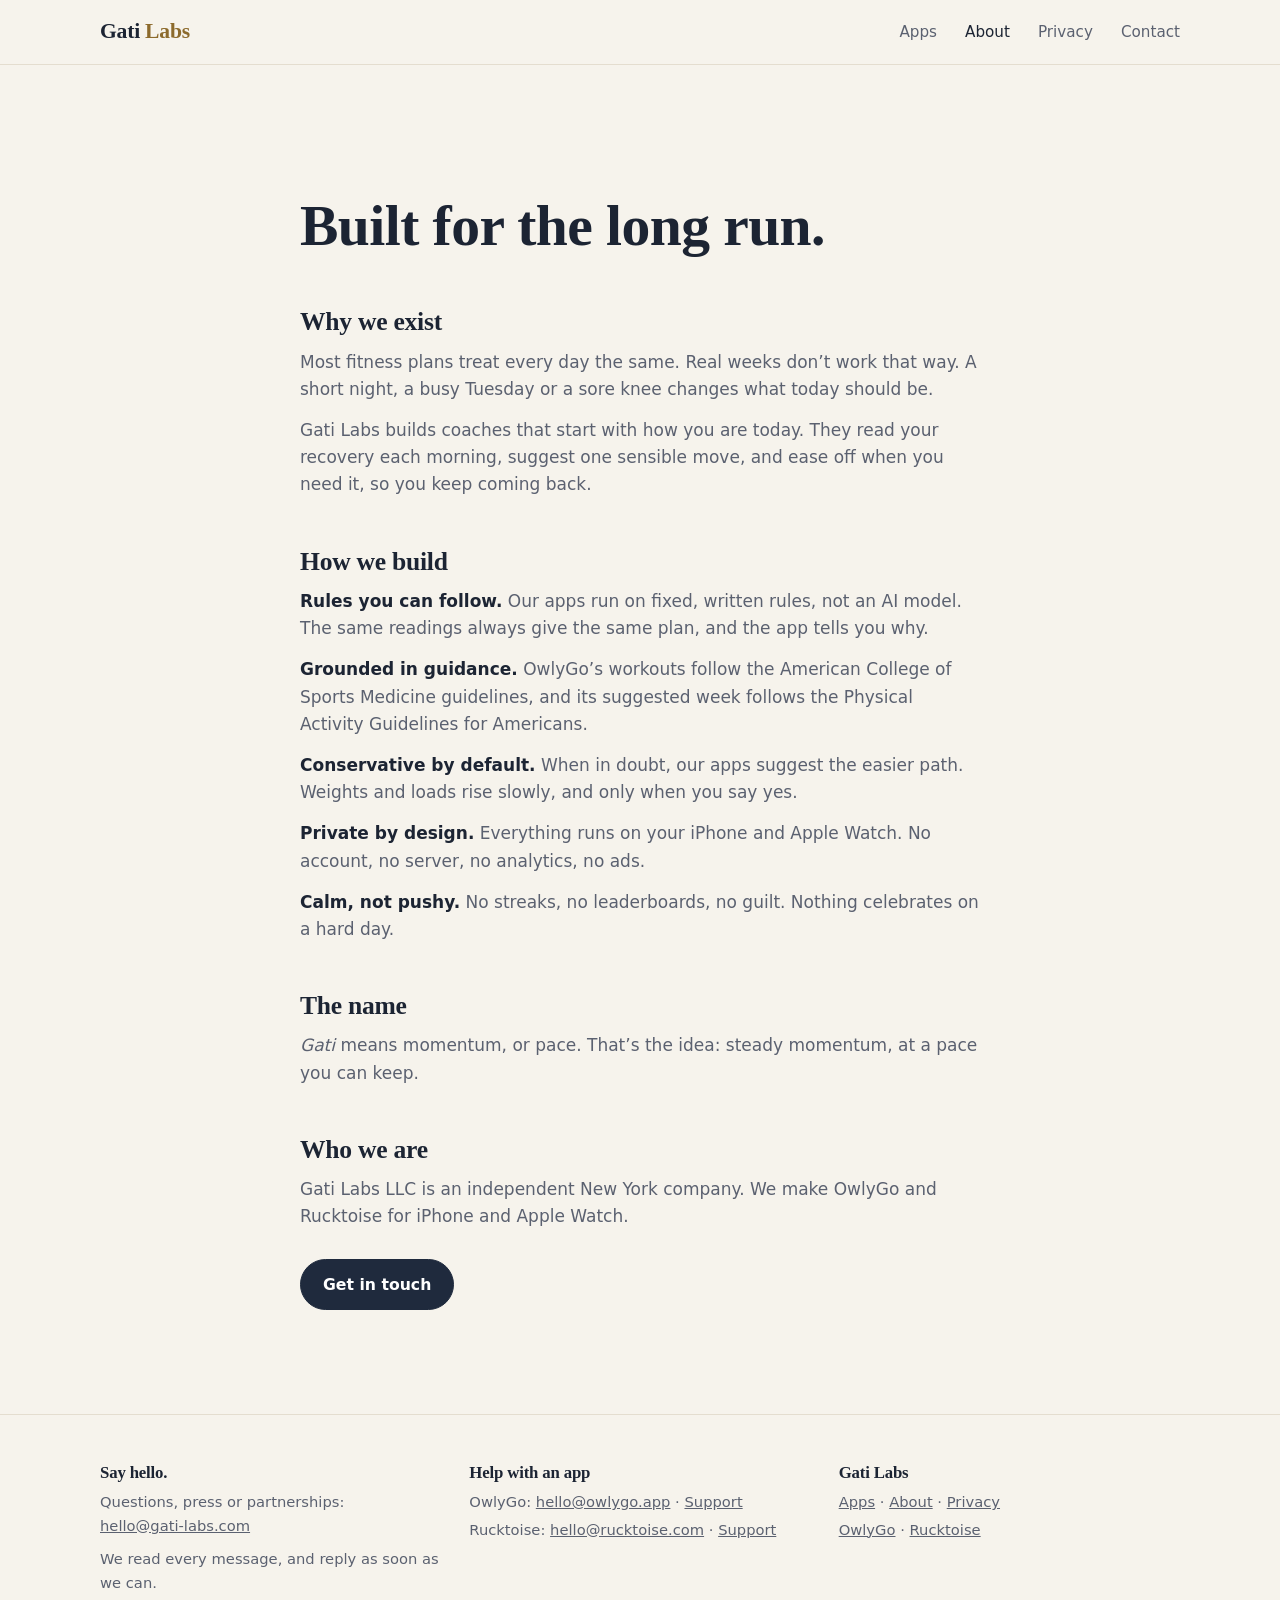
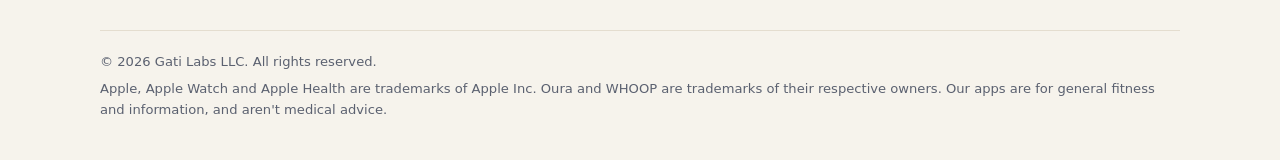
==== about.html @ 876c9e33 "Add the Gati Labs website: home, apps, about and privacy Plain HTML and one stylesheet, no cookies, " ====
<!doctype html>
<html lang="en">
<head>
<meta charset="utf-8">
<meta name="viewport" content="width=device-width, initial-scale=1">
<title>About · Gati Labs</title>
<meta name="description" content="Gati Labs makes OwlyGo and Rucktoise, private coaching apps that read last night's recovery and suggest one move for today.">
<meta property="og:title" content="About · Gati Labs">
<meta property="og:description" content="Gati Labs makes OwlyGo and Rucktoise, private coaching apps that read last night's recovery and suggest one move for today.">
<meta name="color-scheme" content="light dark">
<link rel="icon" href="assets/favicon.svg" type="image/svg+xml">
<link rel="stylesheet" href="style.css">
</head>
<body>
<header>
  <div class="wrap">
    <a class="wordmark" href="./">Gati <span>Labs</span></a>
    <nav aria-label="Main"><a href="apps.html">Apps</a><a href="about.html" aria-current="page">About</a><a href="privacy.html">Privacy</a><a href="#contact">Contact</a></nav>
  </div>
</header>
<main>
<section class="hero">
  <div class="wrap prose">
    <h1>Built for the long run.</h1>
    <h2>Why we exist</h2>
    <p>Most fitness plans treat every day the same. Real weeks don’t work that way. A short night, a busy Tuesday or a sore knee changes what today should be.</p>
    <p>Gati Labs builds coaches that start with how you are today. They read your recovery each morning, suggest one sensible move, and ease off when you need it, so you keep coming back.</p>
    <h2>How we build</h2>
    <p><strong>Rules you can follow.</strong> Our apps run on fixed, written rules, not an AI model. The same readings always give the same plan, and the app tells you why.</p>
    <p><strong>Grounded in guidance.</strong> OwlyGo’s workouts follow the American College of Sports Medicine guidelines, and its suggested week follows the Physical Activity Guidelines for Americans.</p>
    <p><strong>Conservative by default.</strong> When in doubt, our apps suggest the easier path. Weights and loads rise slowly, and only when you say yes.</p>
    <p><strong>Private by design.</strong> Everything runs on your iPhone and Apple Watch. No account, no server, no analytics, no ads.</p>
    <p><strong>Calm, not pushy.</strong> No streaks, no leaderboards, no guilt. Nothing celebrates on a hard day.</p>
    <h2>The name</h2>
    <p><em>Gati</em> means momentum, or pace. That’s the idea: steady momentum, at a pace you can keep.</p>
    <h2>Who we are</h2>
    <p>Gati Labs LLC is an independent New York company. We make OwlyGo and Rucktoise for iPhone and Apple Watch.</p>
    <div class="buttons"><a class="btn primary" href="#contact">Get in touch</a></div>
  </div>
</section>
</main>
<footer id="contact">
  <div class="wrap">
    <div class="cols">
      <div>
        <h3>Say hello.</h3>
        <p>Questions, press or partnerships:<br><a href="mailto:hello@gati-labs.com">hello@gati-labs.com</a></p>
        <p style="margin-top:10px">We read every message, and reply as soon as we can.</p>
      </div>
      <div>
        <h3>Help with an app</h3>
        <ul>
          <li>OwlyGo: <a href="mailto:hello@owlygo.app">hello@owlygo.app</a> · <a href="https://owlygo.app/support.html">Support</a></li>
          <li>Rucktoise: <a href="mailto:hello@rucktoise.com">hello@rucktoise.com</a> · <a href="https://rucktoise.com/support.html">Support</a></li>
        </ul>
      </div>
      <div>
        <h3>Gati Labs</h3>
        <ul>
          <li><a href="apps.html">Apps</a> · <a href="about.html">About</a> · <a href="privacy.html">Privacy</a></li>
          <li><a href="https://owlygo.app">OwlyGo</a> · <a href="https://rucktoise.com">Rucktoise</a></li>
        </ul>
      </div>
    </div>
    <div class="legal">
      <p>© 2026 Gati Labs LLC. All rights reserved.</p>
      <p>Apple, Apple Watch and Apple Health are trademarks of Apple Inc. Oura and WHOOP are trademarks of their respective owners. Our apps are for general fitness and information, and aren't medical advice.</p>
    </div>
  </div>
</footer>
</body>
</html>
---- style.css ----
:root {
  --bg: #F6F3EC;
  --card: #FFFDF8;
  --ink: #1C2433;
  --muted: #5B6170;
  --accent: #1F2A3D;
  --accent-ink: #FFFFFF;
  --gold: #8C6A2C;
  --line: #E4DDCF;
  --radius: 20px;
  --serif: "Iowan Old Style", "Palatino Linotype", Palatino, Georgia, serif;
  --sans: -apple-system, BlinkMacSystemFont, "Segoe UI", system-ui, sans-serif;
}
@media (prefers-color-scheme: dark) {
  :root {
    --bg: #12161F;
    --card: #1A202C;
    --ink: #ECE8DF;
    --muted: #A4A9B5;
    --accent: #D9C08A;
    --accent-ink: #12161F;
    --gold: #D9C08A;
    --line: #2A3140;
  }
}
* { box-sizing: border-box; }
html { scroll-behavior: smooth; }
body { margin: 0; background: var(--bg); color: var(--ink); font: 400 17px/1.6 var(--sans); -webkit-font-smoothing: antialiased; }
a { color: inherit; }
img { display: block; max-width: 100%; }
h1, h2, h3 { font-family: var(--serif); font-weight: 600; line-height: 1.15; letter-spacing: -0.01em; margin: 0; }
h1 { font-size: clamp(2.2rem, 6vw, 3.6rem); }
h2 { font-size: clamp(1.6rem, 3.6vw, 2.3rem); }
h3 { font-size: 1.25rem; }
p { margin: 0; }
.wrap { width: min(1080px, 100% - 32px); margin-inline: auto; }
section { padding: clamp(56px, 9vw, 104px) 0; }
.lede { font-size: clamp(1.05rem, 1.8vw, 1.2rem); color: var(--muted); max-width: 620px; }
.center { text-align: center; }
.center .lede { margin-inline: auto; }
.stack > * + * { margin-top: 16px; }

/* Header */
header { border-bottom: 1px solid var(--line); }
header .wrap { display: flex; align-items: center; justify-content: space-between; gap: 16px; min-height: 64px; flex-wrap: wrap; padding: 10px 0; }
.wordmark { font: 600 1.35rem/1 var(--serif); text-decoration: none; letter-spacing: -0.01em; }
.wordmark span { color: var(--gold); }
header nav { display: flex; gap: clamp(14px, 3vw, 28px); font-size: .95rem; }
header nav a { text-decoration: none; color: var(--muted); }
header nav a:hover, header nav a[aria-current="page"] { color: var(--ink); }

/* Buttons */
.buttons { display: flex; gap: 12px; flex-wrap: wrap; margin-top: 28px; }
.center .buttons { justify-content: center; }
.btn { display: inline-block; padding: 12px 22px; border-radius: 999px; font-weight: 600; font-size: .98rem; text-decoration: none; border: 1px solid var(--accent); }
.btn.primary { background: var(--accent); color: var(--accent-ink); }
.btn.quiet { color: var(--ink); border-color: var(--line); }
.btn:hover { opacity: .9; }

/* Hero */
.hero { padding-top: clamp(64px, 11vw, 128px); }
.hero h1 { max-width: 760px; margin-inline: auto; }

/* Apps */
.apps { display: grid; grid-template-columns: repeat(auto-fit, minmax(300px, 1fr)); gap: 24px; margin-top: 40px; }
.app { background: var(--card); border: 1px solid var(--line); border-radius: var(--radius); padding: clamp(24px, 4vw, 36px); display: flex; flex-direction: column; gap: 14px; }
.app img { width: 72px; height: 72px; border-radius: 17px; }
.app .tag { font-family: var(--serif); font-size: 1.1rem; font-weight: 600; }
.app p { color: var(--muted); }
.app ul { margin: 0; padding-left: 1.1em; color: var(--muted); }
.app li + li { margin-top: 8px; }
.app li strong { color: var(--ink); }
.app .more { margin-top: auto; padding-top: 8px; display: flex; flex-wrap: wrap; align-items: center; gap: 12px 16px; }
.note { font-size: .9rem; color: var(--muted); }

/* Principles */
.grid { display: grid; grid-template-columns: repeat(auto-fit, minmax(280px, 1fr)); gap: 28px 40px; margin-top: 40px; }
.grid h3 { margin-bottom: 6px; }
.grid p { color: var(--muted); }
.band { background: var(--card); border-block: 1px solid var(--line); }

/* Prose pages */
.prose { max-width: 680px; }
.prose h2 { margin-top: 48px; margin-bottom: 12px; font-size: 1.6rem; }
.prose p + p { margin-top: 14px; }
.prose ul { padding-left: 1.2em; }
.prose li + li { margin-top: 8px; }
.prose p, .prose li { color: var(--muted); }
.prose strong { color: var(--ink); }

/* Footer */
footer { border-top: 1px solid var(--line); padding: 48px 0 40px; font-size: .92rem; color: var(--muted); }
footer .cols { display: grid; grid-template-columns: repeat(auto-fit, minmax(220px, 1fr)); gap: 28px; }
footer h3 { font-size: 1.05rem; color: var(--ink); margin-bottom: 8px; }
footer ul { list-style: none; margin: 0; padding: 0; }
footer li + li { margin-top: 4px; }
footer .legal { margin-top: 36px; padding-top: 20px; border-top: 1px solid var(--line); font-size: .82rem; }
footer .legal p + p { margin-top: 6px; }
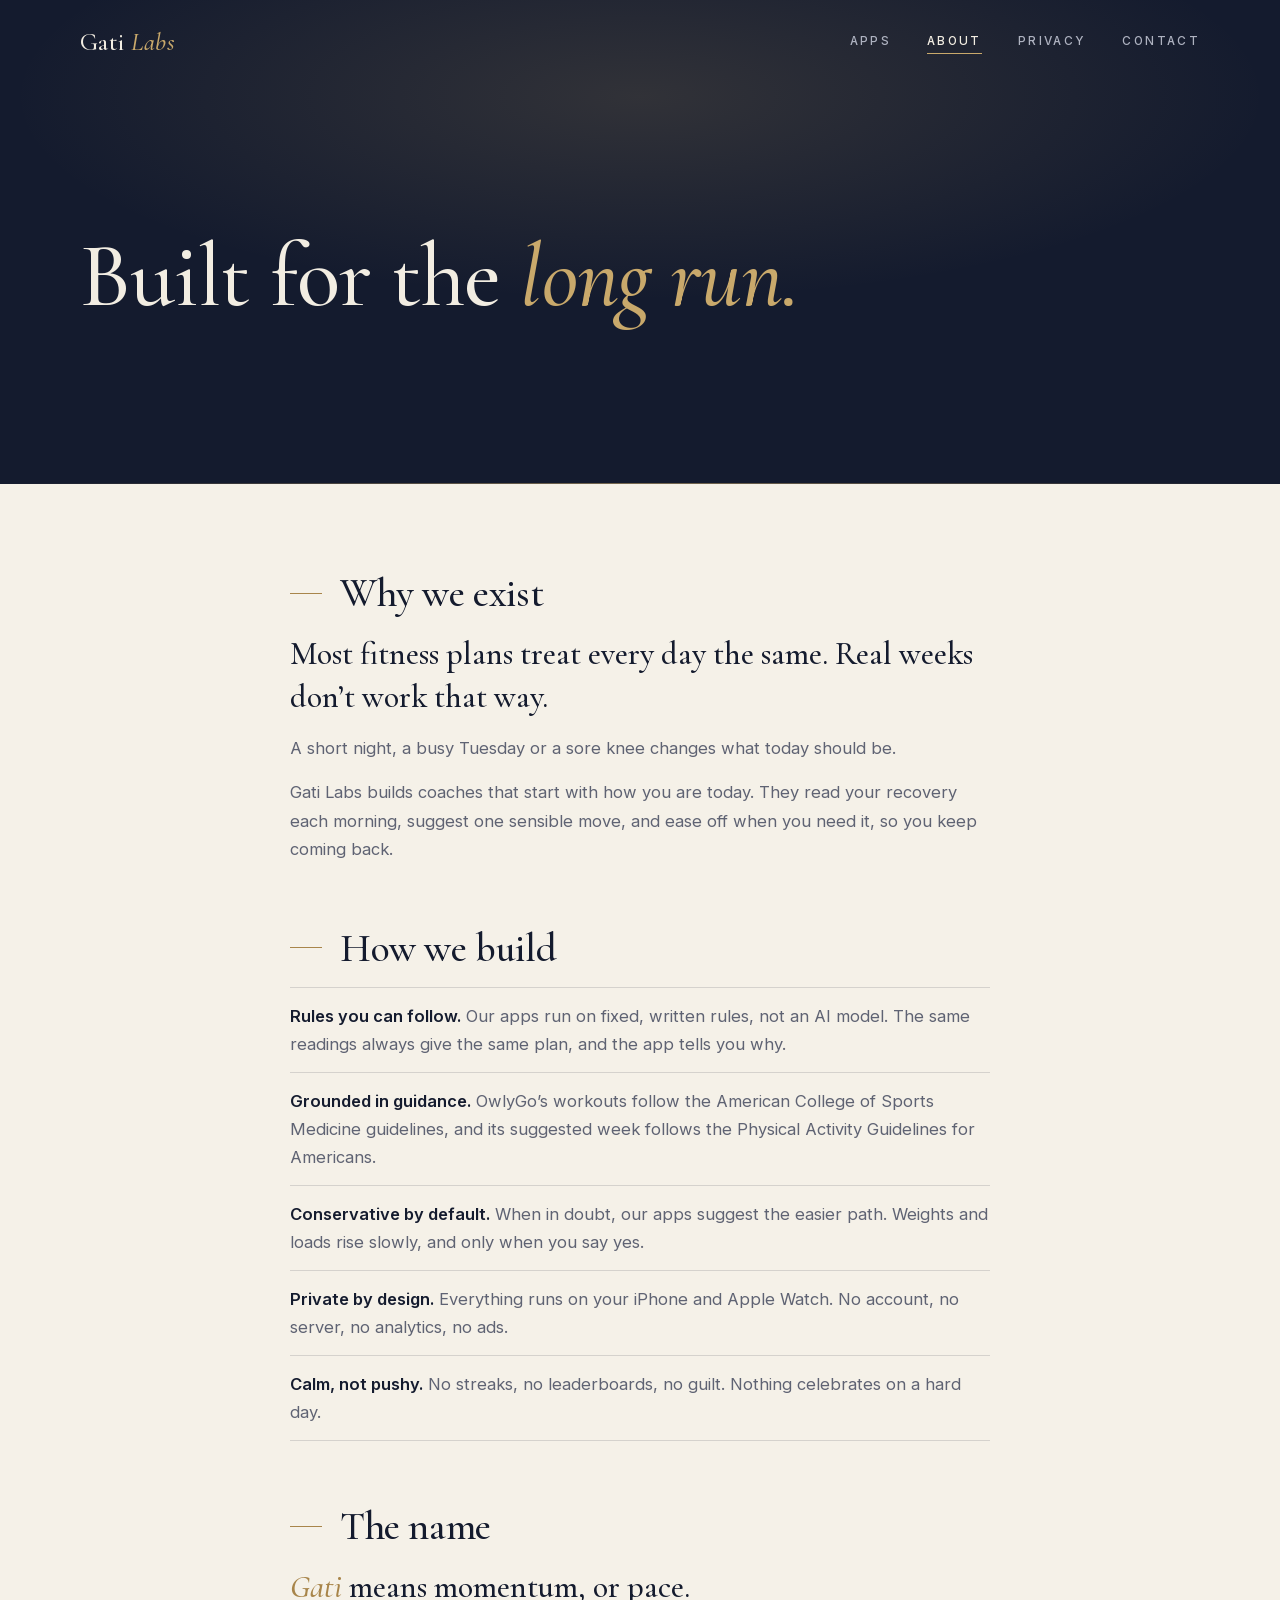
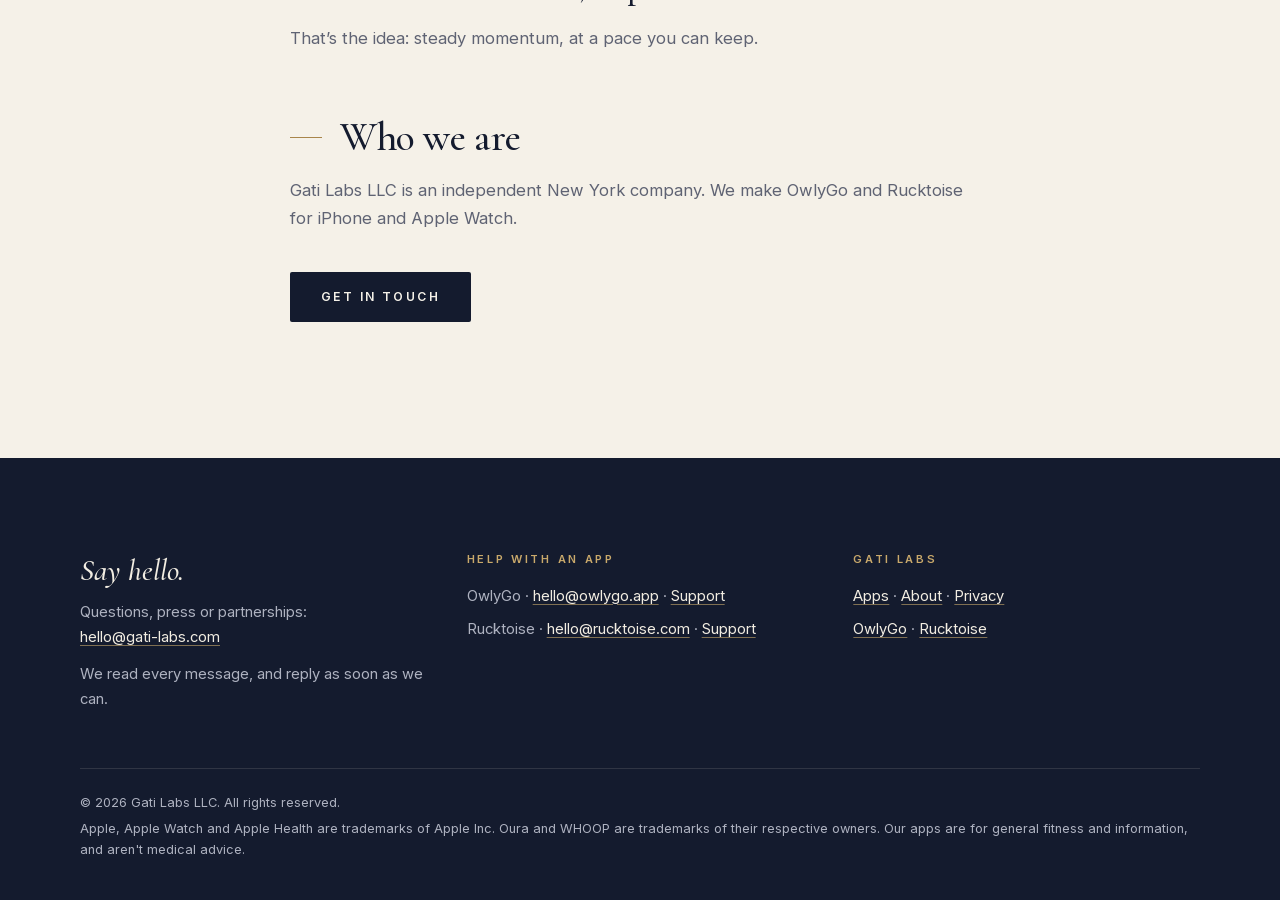
==== commit 3df4ced1: "Give the site a premium polish: midnight and gold, refined type Dark midnight hero with a soft gold " ====
--- a/about.html
+++ b/about.html
@@ -7,8 +7,10 @@
 <meta name="description" content="Gati Labs makes OwlyGo and Rucktoise, private coaching apps that read last night's recovery and suggest one move for today.">
 <meta property="og:title" content="About · Gati Labs">
 <meta property="og:description" content="Gati Labs makes OwlyGo and Rucktoise, private coaching apps that read last night's recovery and suggest one move for today.">
-<meta name="color-scheme" content="light dark">
+<meta name="theme-color" content="#141B2E">
 <link rel="icon" href="assets/favicon.svg" type="image/svg+xml">
+<link rel="preload" href="assets/fonts/CormorantGaramond.woff2" as="font" type="font/woff2" crossorigin>
+<link rel="preload" href="assets/fonts/Inter.woff2" as="font" type="font/woff2" crossorigin>
 <link rel="stylesheet" href="style.css">
 </head>
 <body>
@@ -20,38 +22,48 @@
 </header>
 <main>
 <section class="hero">
+  <div class="wrap stack">
+    <h1>Built for the <em>long run.</em></h1>
+    
+    
+  </div>
+</section>
+<section class="page">
   <div class="wrap prose">
-    <h1>Built for the long run.</h1>
-    <h2>Why we exist</h2>
-    <p>Most fitness plans treat every day the same. Real weeks don’t work that way. A short night, a busy Tuesday or a sore knee changes what today should be.</p>
+    <h2 style="margin-top:0">Why we exist</h2>
+    <p class="big">Most fitness plans treat every day the same. Real weeks don’t work that way.</p>
+    <p>A short night, a busy Tuesday or a sore knee changes what today should be.</p>
     <p>Gati Labs builds coaches that start with how you are today. They read your recovery each morning, suggest one sensible move, and ease off when you need it, so you keep coming back.</p>
     <h2>How we build</h2>
-    <p><strong>Rules you can follow.</strong> Our apps run on fixed, written rules, not an AI model. The same readings always give the same plan, and the app tells you why.</p>
-    <p><strong>Grounded in guidance.</strong> OwlyGo’s workouts follow the American College of Sports Medicine guidelines, and its suggested week follows the Physical Activity Guidelines for Americans.</p>
-    <p><strong>Conservative by default.</strong> When in doubt, our apps suggest the easier path. Weights and loads rise slowly, and only when you say yes.</p>
-    <p><strong>Private by design.</strong> Everything runs on your iPhone and Apple Watch. No account, no server, no analytics, no ads.</p>
-    <p><strong>Calm, not pushy.</strong> No streaks, no leaderboards, no guilt. Nothing celebrates on a hard day.</p>
+    <ul>
+      <li><strong>Rules you can follow.</strong> Our apps run on fixed, written rules, not an AI model. The same readings always give the same plan, and the app tells you why.</li>
+      <li><strong>Grounded in guidance.</strong> OwlyGo’s workouts follow the American College of Sports Medicine guidelines, and its suggested week follows the Physical Activity Guidelines for Americans.</li>
+      <li><strong>Conservative by default.</strong> When in doubt, our apps suggest the easier path. Weights and loads rise slowly, and only when you say yes.</li>
+      <li><strong>Private by design.</strong> Everything runs on your iPhone and Apple Watch. No account, no server, no analytics, no ads.</li>
+      <li><strong>Calm, not pushy.</strong> No streaks, no leaderboards, no guilt. Nothing celebrates on a hard day.</li>
+    </ul>
     <h2>The name</h2>
-    <p><em>Gati</em> means momentum, or pace. That’s the idea: steady momentum, at a pace you can keep.</p>
+    <p class="big"><em>Gati</em> means momentum, or pace.</p>
+    <p>That’s the idea: steady momentum, at a pace you can keep.</p>
     <h2>Who we are</h2>
     <p>Gati Labs LLC is an independent New York company. We make OwlyGo and Rucktoise for iPhone and Apple Watch.</p>
-    <div class="buttons"><a class="btn primary" href="#contact">Get in touch</a></div>
+    <div class="buttons"><a class="btn ink" href="#contact">Get in touch</a></div>
   </div>
 </section>
 </main>
 <footer id="contact">
   <div class="wrap">
-    <div class="cols">
+    <div class="top">
       <div>
-        <h3>Say hello.</h3>
+        <p class="say">Say hello.</p>
         <p>Questions, press or partnerships:<br><a href="mailto:hello@gati-labs.com">hello@gati-labs.com</a></p>
-        <p style="margin-top:10px">We read every message, and reply as soon as we can.</p>
+        <p style="margin-top:12px">We read every message, and reply as soon as we can.</p>
       </div>
       <div>
         <h3>Help with an app</h3>
         <ul>
-          <li>OwlyGo: <a href="mailto:hello@owlygo.app">hello@owlygo.app</a> · <a href="https://owlygo.app/support.html">Support</a></li>
-          <li>Rucktoise: <a href="mailto:hello@rucktoise.com">hello@rucktoise.com</a> · <a href="https://rucktoise.com/support.html">Support</a></li>
+          <li>OwlyGo · <a href="mailto:hello@owlygo.app">hello@owlygo.app</a> · <a href="https://owlygo.app/support.html">Support</a></li>
+          <li>Rucktoise · <a href="mailto:hello@rucktoise.com">hello@rucktoise.com</a> · <a href="https://rucktoise.com/support.html">Support</a></li>
         </ul>
       </div>
       <div>
--- a/style.css
+++ b/style.css
@@ -1,98 +1,140 @@
+@font-face { font-family: "Cormorant"; src: url("assets/fonts/CormorantGaramond.woff2") format("woff2"); font-weight: 500 600; font-style: normal; font-display: swap; }
+@font-face { font-family: "Cormorant"; src: url("assets/fonts/CormorantGaramond-Italic.woff2") format("woff2"); font-weight: 500; font-style: italic; font-display: swap; }
+@font-face { font-family: "Inter"; src: url("assets/fonts/Inter.woff2") format("woff2"); font-weight: 400 600; font-style: normal; font-display: swap; }
+
 :root {
-  --bg: #F6F3EC;
-  --card: #FFFDF8;
-  --ink: #1C2433;
-  --muted: #5B6170;
-  --accent: #1F2A3D;
-  --accent-ink: #FFFFFF;
-  --gold: #8C6A2C;
-  --line: #E4DDCF;
-  --radius: 20px;
-  --serif: "Iowan Old Style", "Palatino Linotype", Palatino, Georgia, serif;
-  --sans: -apple-system, BlinkMacSystemFont, "Segoe UI", system-ui, sans-serif;
+  --paper: #F5F1E8;
+  --panel: #FBF8F2;
+  --ink: #141B2E;
+  --muted: #5F6373;
+  --gold: #A8854A;
+  --gold-soft: #C9A96B;
+  --hair: rgba(20, 27, 46, .14);
+  --night: #141B2E;
+  --night-2: #1C2540;
+  --on-night: #F2EDE2;
+  --on-night-muted: #AEB2C0;
+  --serif: "Cormorant", "Cormorant Garamond", Georgia, serif;
+  --sans: "Inter", -apple-system, BlinkMacSystemFont, "Segoe UI", system-ui, sans-serif;
 }
 @media (prefers-color-scheme: dark) {
   :root {
-    --bg: #12161F;
-    --card: #1A202C;
-    --ink: #ECE8DF;
-    --muted: #A4A9B5;
-    --accent: #D9C08A;
-    --accent-ink: #12161F;
-    --gold: #D9C08A;
-    --line: #2A3140;
+    --paper: #10141F;
+    --panel: #161C2B;
+    --ink: #EEE8DC;
+    --muted: #A3A8B6;
+    --gold: #C9A96B;
+    --hair: rgba(238, 232, 220, .14);
+    --night: #0B0F18;
+    --night-2: #141B2E;
   }
 }
+
 * { box-sizing: border-box; }
 html { scroll-behavior: smooth; }
-body { margin: 0; background: var(--bg); color: var(--ink); font: 400 17px/1.6 var(--sans); -webkit-font-smoothing: antialiased; }
-a { color: inherit; }
+body { margin: 0; background: var(--paper); color: var(--ink); font: 400 16.5px/1.7 var(--sans); -webkit-font-smoothing: antialiased; text-rendering: optimizeLegibility; }
+a { color: inherit; text-decoration-color: var(--gold); text-underline-offset: 3px; }
 img { display: block; max-width: 100%; }
-h1, h2, h3 { font-family: var(--serif); font-weight: 600; line-height: 1.15; letter-spacing: -0.01em; margin: 0; }
-h1 { font-size: clamp(2.2rem, 6vw, 3.6rem); }
-h2 { font-size: clamp(1.6rem, 3.6vw, 2.3rem); }
-h3 { font-size: 1.25rem; }
 p { margin: 0; }
-.wrap { width: min(1080px, 100% - 32px); margin-inline: auto; }
-section { padding: clamp(56px, 9vw, 104px) 0; }
-.lede { font-size: clamp(1.05rem, 1.8vw, 1.2rem); color: var(--muted); max-width: 620px; }
+h1, h2, h3 { font-family: var(--serif); font-weight: 500; line-height: 1.05; letter-spacing: -0.01em; margin: 0; }
+h1 { font-size: clamp(2.9rem, 8vw, 5.6rem); }
+h2 { font-size: clamp(2.2rem, 5vw, 3.4rem); }
+h3 { font-size: 1.6rem; line-height: 1.15; }
+em { font-style: italic; }
+.wrap { width: min(1120px, 100% - 32px); margin-inline: auto; }
+section { padding: clamp(72px, 11vw, 136px) 0; }
 .center { text-align: center; }
+.lede { font-size: clamp(1.05rem, 1.7vw, 1.18rem); color: var(--muted); max-width: 600px; font-weight: 400; }
 .center .lede { margin-inline: auto; }
-.stack > * + * { margin-top: 16px; }
+.stack > * + * { margin-top: 22px; }
+
+/* Small caps label with a gold rule */
+.label { display: inline-flex; align-items: center; gap: 14px; font: 600 .72rem/1 var(--sans); letter-spacing: .24em; text-transform: uppercase; color: var(--gold); }
+.label::before, .center .label::after { content: ""; width: 32px; height: 1px; background: currentColor; opacity: .7; }
+.rule { width: 48px; height: 1px; background: var(--gold); border: 0; margin: 0; }
+.center .rule { margin-inline: auto; }
 
 /* Header */
-header { border-bottom: 1px solid var(--line); }
-header .wrap { display: flex; align-items: center; justify-content: space-between; gap: 16px; min-height: 64px; flex-wrap: wrap; padding: 10px 0; }
-.wordmark { font: 600 1.35rem/1 var(--serif); text-decoration: none; letter-spacing: -0.01em; }
-.wordmark span { color: var(--gold); }
-header nav { display: flex; gap: clamp(14px, 3vw, 28px); font-size: .95rem; }
-header nav a { text-decoration: none; color: var(--muted); }
-header nav a:hover, header nav a[aria-current="page"] { color: var(--ink); }
+header { position: absolute; inset: 0 0 auto; z-index: 5; color: var(--on-night); }
+header .wrap { display: flex; align-items: center; justify-content: space-between; gap: 12px 20px; flex-wrap: wrap; min-height: 84px; padding: 14px 0; }
+.wordmark { font: 500 1.55rem/1 var(--serif); letter-spacing: .02em; text-decoration: none; }
+.wordmark span { color: var(--gold-soft); font-style: italic; }
+header nav { display: flex; gap: clamp(16px, 3.4vw, 36px); }
+header nav a { font: 500 .74rem/1 var(--sans); letter-spacing: .2em; text-transform: uppercase; text-decoration: none; color: var(--on-night-muted); padding: 6px 0; border-bottom: 1px solid transparent; transition: color .2s, border-color .2s; }
+header nav a:hover, header nav a[aria-current="page"] { color: var(--on-night); border-bottom-color: var(--gold-soft); }
+
+/* Dark hero */
+.hero { position: relative; background: var(--night); color: var(--on-night); padding: clamp(160px, 22vw, 230px) 0 clamp(96px, 13vw, 160px); overflow: hidden; }
+.hero::before { content: ""; position: absolute; inset: -40% -20% auto; height: 120%; background: radial-gradient(closest-side, rgba(201,169,107,.16), transparent 70%); pointer-events: none; }
+.hero::after { content: ""; position: absolute; left: 0; right: 0; bottom: 0; height: 1px; background: linear-gradient(90deg, transparent, rgba(201,169,107,.55), transparent); }
+.hero .wrap { position: relative; }
+.hero h1 { max-width: 900px; }
+.hero.center h1 { margin-inline: auto; }
+.hero h1 em { color: var(--gold-soft); }
+.hero .lede { color: var(--on-night-muted); }
+.hero .label { color: var(--gold-soft); }
 
 /* Buttons */
-.buttons { display: flex; gap: 12px; flex-wrap: wrap; margin-top: 28px; }
+.buttons { display: flex; gap: 14px; flex-wrap: wrap; margin-top: 40px; }
 .center .buttons { justify-content: center; }
-.btn { display: inline-block; padding: 12px 22px; border-radius: 999px; font-weight: 600; font-size: .98rem; text-decoration: none; border: 1px solid var(--accent); }
-.btn.primary { background: var(--accent); color: var(--accent-ink); }
-.btn.quiet { color: var(--ink); border-color: var(--line); }
-.btn:hover { opacity: .9; }
-
-/* Hero */
-.hero { padding-top: clamp(64px, 11vw, 128px); }
-.hero h1 { max-width: 760px; margin-inline: auto; }
+.btn { display: inline-flex; align-items: center; justify-content: center; min-height: 50px; padding: 0 30px; font: 600 .76rem/1 var(--sans); letter-spacing: .2em; text-transform: uppercase; text-decoration: none; border: 1px solid transparent; border-radius: 2px; transition: background .2s, color .2s, border-color .2s; }
+.btn.gold { background: var(--gold-soft); color: #141B2E; }
+.btn.gold:hover { background: #D6BA80; }
+.btn.line { border-color: rgba(242,237,226,.35); color: var(--on-night); }
+.btn.line:hover { border-color: var(--gold-soft); }
+.btn.ink { background: var(--ink); color: var(--paper); }
+.btn.ink:hover { background: var(--gold); color: #141B2E; }
 
 /* Apps */
-.apps { display: grid; grid-template-columns: repeat(auto-fit, minmax(300px, 1fr)); gap: 24px; margin-top: 40px; }
-.app { background: var(--card); border: 1px solid var(--line); border-radius: var(--radius); padding: clamp(24px, 4vw, 36px); display: flex; flex-direction: column; gap: 14px; }
-.app img { width: 72px; height: 72px; border-radius: 17px; }
-.app .tag { font-family: var(--serif); font-size: 1.1rem; font-weight: 600; }
+.apps { display: grid; grid-template-columns: repeat(auto-fit, minmax(min(100%, 420px), 1fr)); gap: clamp(20px, 3vw, 32px); margin-top: clamp(40px, 6vw, 64px); }
+.app { position: relative; background: var(--panel); border: 1px solid var(--hair); padding: clamp(28px, 4.5vw, 52px); display: flex; flex-direction: column; gap: 18px; }
+.app::before { content: ""; position: absolute; top: -1px; left: clamp(28px, 4.5vw, 52px); width: 48px; height: 2px; background: var(--gold); }
+.app img { width: 76px; height: 76px; border-radius: 18px; box-shadow: 0 1px 2px rgba(20,27,46,.08), 0 14px 30px -14px rgba(20,27,46,.45); }
+.app h3 { font-size: 2.2rem; margin-top: 6px; }
+.app .tag { font: italic 500 1.4rem/1.3 var(--serif); color: var(--gold); }
 .app p { color: var(--muted); }
-.app ul { margin: 0; padding-left: 1.1em; color: var(--muted); }
-.app li + li { margin-top: 8px; }
-.app li strong { color: var(--ink); }
-.app .more { margin-top: auto; padding-top: 8px; display: flex; flex-wrap: wrap; align-items: center; gap: 12px 16px; }
-.note { font-size: .9rem; color: var(--muted); }
+.app ul { list-style: none; margin: 4px 0 0; padding: 0; border-top: 1px solid var(--hair); }
+.app li { padding: 14px 0; border-bottom: 1px solid var(--hair); color: var(--muted); }
+.app li strong { color: var(--ink); font-weight: 600; }
+.app .more { margin-top: auto; padding-top: 14px; display: flex; flex-direction: column; align-items: flex-start; gap: 14px; }
+.note { font-size: .86rem; color: var(--muted); letter-spacing: .01em; }
 
 /* Principles */
-.grid { display: grid; grid-template-columns: repeat(auto-fit, minmax(280px, 1fr)); gap: 28px 40px; margin-top: 40px; }
-.grid h3 { margin-bottom: 6px; }
+.principles { background: var(--panel); border-block: 1px solid var(--hair); }
+.grid { display: grid; grid-template-columns: repeat(auto-fit, minmax(min(100%, 300px), 1fr)); gap: clamp(36px, 5vw, 56px) clamp(32px, 5vw, 64px); margin-top: clamp(48px, 7vw, 80px); counter-reset: p; }
+.grid > div { counter-increment: p; border-top: 1px solid var(--hair); padding-top: 22px; }
+.grid > div::before { content: counter(p, decimal-leading-zero); display: block; font: italic 500 1.25rem/1 var(--serif); color: var(--gold); margin-bottom: 14px; }
+.grid h3 { margin-bottom: 10px; }
 .grid p { color: var(--muted); }
-.band { background: var(--card); border-block: 1px solid var(--line); }
+
+/* Closing */
+.closing h2 { font-size: clamp(3rem, 8vw, 5.4rem); font-style: italic; }
 
 /* Prose pages */
-.prose { max-width: 680px; }
-.prose h2 { margin-top: 48px; margin-bottom: 12px; font-size: 1.6rem; }
-.prose p + p { margin-top: 14px; }
-.prose ul { padding-left: 1.2em; }
-.prose li + li { margin-top: 8px; }
+.prose { max-width: 700px; }
+.page { padding-top: clamp(48px, 7vw, 88px); }
+.prose h2 { font-size: clamp(1.9rem, 3.6vw, 2.5rem); margin: 64px 0 18px; display: flex; align-items: center; gap: 18px; }
+.prose h2::before { content: ""; width: 32px; height: 1px; background: var(--gold); flex: none; }
+.prose p + p { margin-top: 16px; }
+.prose ul { list-style: none; padding: 0; margin: 0; }
+.prose li { padding: 14px 0; border-bottom: 1px solid var(--hair); }
+.prose li:first-child { border-top: 1px solid var(--hair); }
 .prose p, .prose li { color: var(--muted); }
-.prose strong { color: var(--ink); }
+.prose strong { color: var(--ink); font-weight: 600; }
+.prose .big { font: 500 clamp(1.5rem, 3vw, 2rem)/1.35 var(--serif); color: var(--ink); }
+.prose .big em { color: var(--gold); }
 
 /* Footer */
-footer { border-top: 1px solid var(--line); padding: 48px 0 40px; font-size: .92rem; color: var(--muted); }
-footer .cols { display: grid; grid-template-columns: repeat(auto-fit, minmax(220px, 1fr)); gap: 28px; }
-footer h3 { font-size: 1.05rem; color: var(--ink); margin-bottom: 8px; }
+footer { background: var(--night); color: var(--on-night-muted); padding: clamp(64px, 9vw, 96px) 0 40px; font-size: .92rem; }
+footer .top { display: grid; grid-template-columns: repeat(auto-fit, minmax(min(100%, 240px), 1fr)); gap: 40px; }
+footer .wordmark { color: var(--on-night); display: inline-block; margin-bottom: 18px; }
+footer h3 { font: 600 .7rem/1 var(--sans); letter-spacing: .24em; text-transform: uppercase; color: var(--gold-soft); margin-bottom: 18px; }
+footer .say { font: italic 500 1.9rem/1.1 var(--serif); color: var(--on-night); margin-bottom: 12px; }
 footer ul { list-style: none; margin: 0; padding: 0; }
-footer li + li { margin-top: 4px; }
-footer .legal { margin-top: 36px; padding-top: 20px; border-top: 1px solid var(--line); font-size: .82rem; }
+footer li + li { margin-top: 8px; }
+footer a { color: var(--on-night); text-decoration-color: rgba(201,169,107,.6); }
+footer a:hover { color: var(--gold-soft); }
+footer .legal { margin-top: 56px; padding-top: 24px; border-top: 1px solid rgba(242,237,226,.12); font-size: .8rem; line-height: 1.6; }
 footer .legal p + p { margin-top: 6px; }
+
+@media (prefers-reduced-motion: reduce) { * { transition: none !important; } html { scroll-behavior: auto; } }
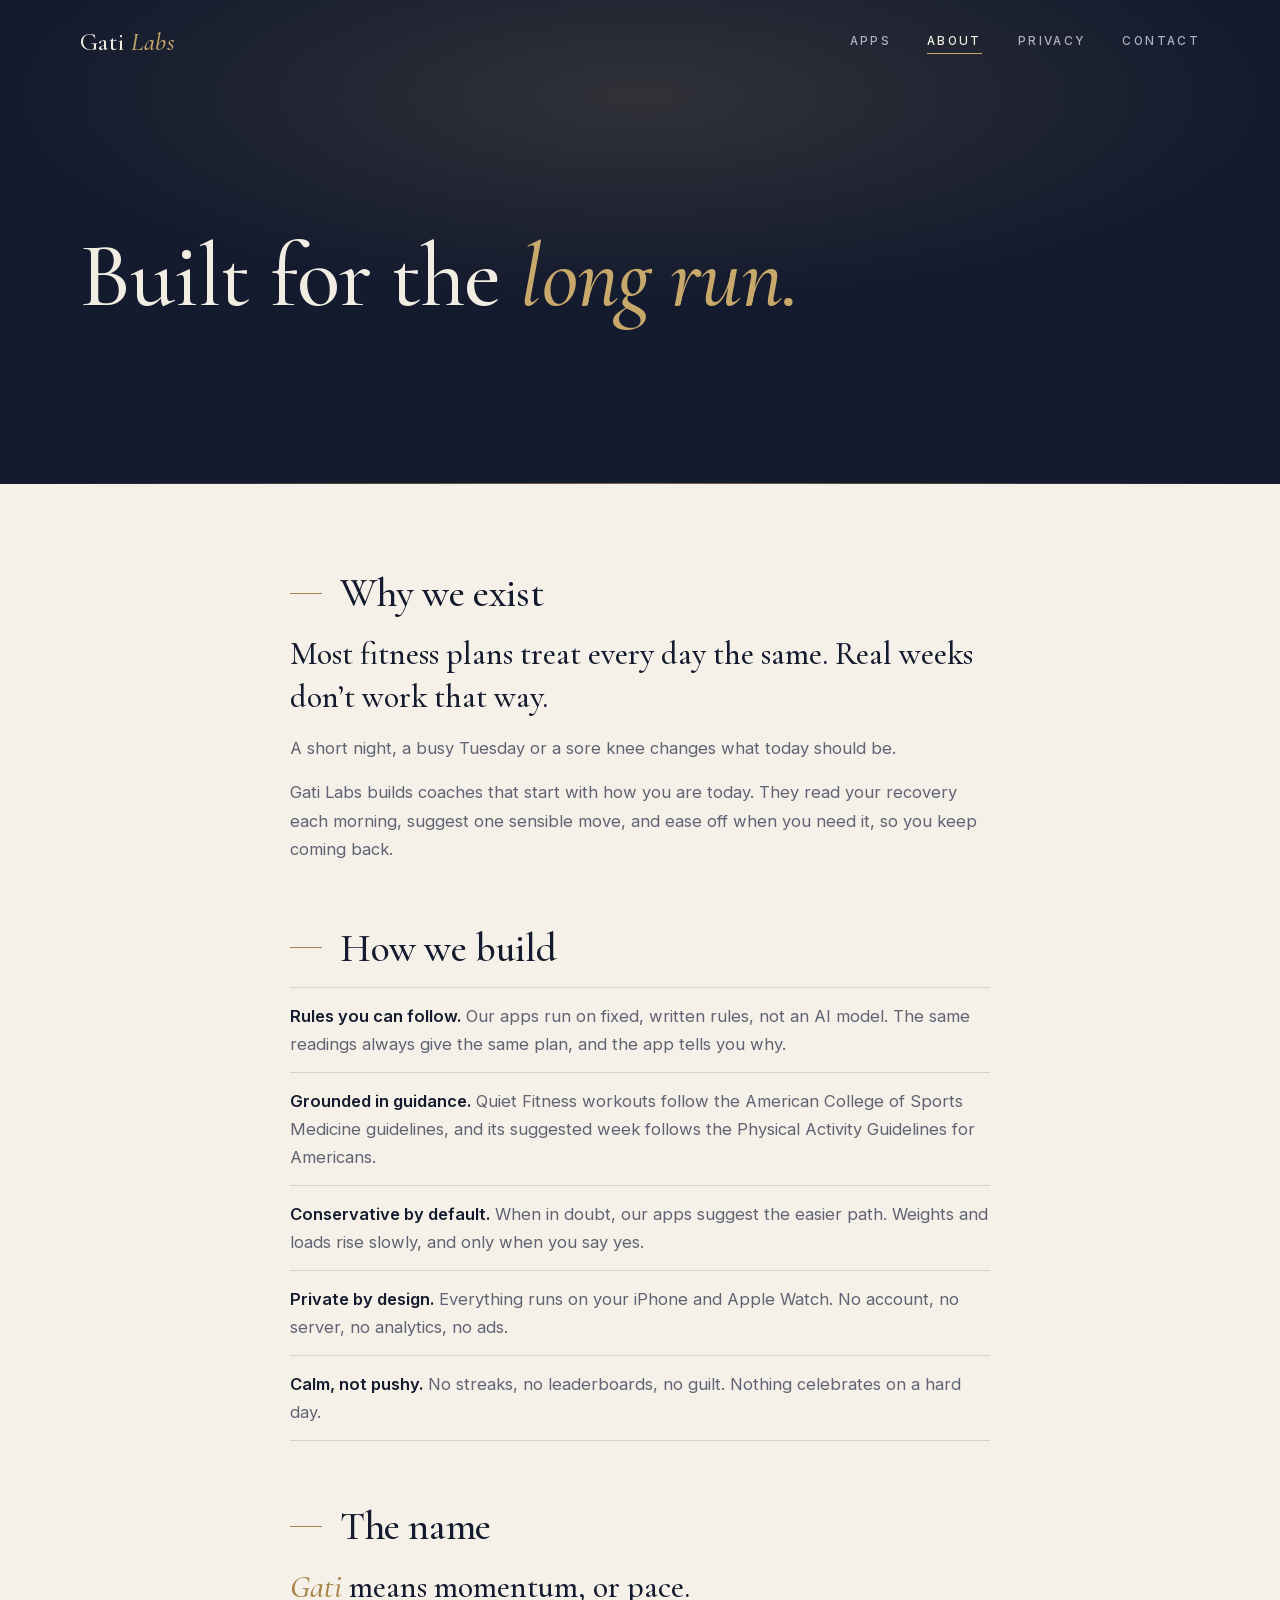
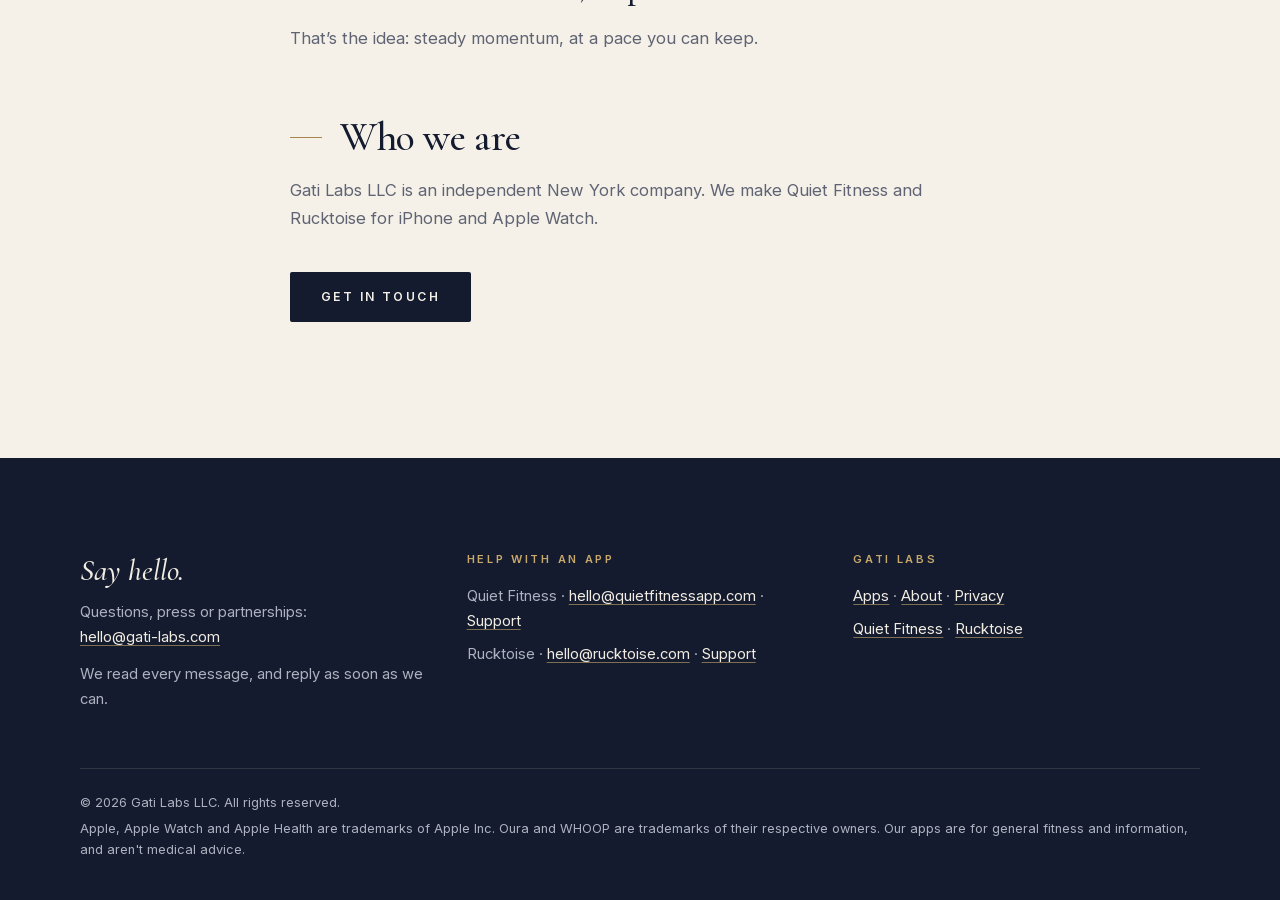
==== commit 2e69e37e: "Replace OwlyGo with Quiet Fitness The app is now Quiet Fitness at quietfitnessapp.com, with the QF d" ====
--- a/about.html
+++ b/about.html
@@ -4,9 +4,9 @@
 <meta charset="utf-8">
 <meta name="viewport" content="width=device-width, initial-scale=1">
 <title>About · Gati Labs</title>
-<meta name="description" content="Gati Labs makes OwlyGo and Rucktoise, private coaching apps that read last night's recovery and suggest one move for today.">
+<meta name="description" content="Gati Labs makes Quiet Fitness and Rucktoise, private coaching apps that read last night's recovery and suggest one move for today.">
 <meta property="og:title" content="About · Gati Labs">
-<meta property="og:description" content="Gati Labs makes OwlyGo and Rucktoise, private coaching apps that read last night's recovery and suggest one move for today.">
+<meta property="og:description" content="Gati Labs makes Quiet Fitness and Rucktoise, private coaching apps that read last night's recovery and suggest one move for today.">
 <meta name="theme-color" content="#141B2E">
 <link rel="icon" href="assets/favicon.svg" type="image/svg+xml">
 <link rel="preload" href="assets/fonts/CormorantGaramond.woff2" as="font" type="font/woff2" crossorigin>
@@ -37,7 +37,7 @@
     <h2>How we build</h2>
     <ul>
       <li><strong>Rules you can follow.</strong> Our apps run on fixed, written rules, not an AI model. The same readings always give the same plan, and the app tells you why.</li>
-      <li><strong>Grounded in guidance.</strong> OwlyGo’s workouts follow the American College of Sports Medicine guidelines, and its suggested week follows the Physical Activity Guidelines for Americans.</li>
+      <li><strong>Grounded in guidance.</strong> Quiet Fitness workouts follow the American College of Sports Medicine guidelines, and its suggested week follows the Physical Activity Guidelines for Americans.</li>
       <li><strong>Conservative by default.</strong> When in doubt, our apps suggest the easier path. Weights and loads rise slowly, and only when you say yes.</li>
       <li><strong>Private by design.</strong> Everything runs on your iPhone and Apple Watch. No account, no server, no analytics, no ads.</li>
       <li><strong>Calm, not pushy.</strong> No streaks, no leaderboards, no guilt. Nothing celebrates on a hard day.</li>
@@ -46,7 +46,7 @@
     <p class="big"><em>Gati</em> means momentum, or pace.</p>
     <p>That’s the idea: steady momentum, at a pace you can keep.</p>
     <h2>Who we are</h2>
-    <p>Gati Labs LLC is an independent New York company. We make OwlyGo and Rucktoise for iPhone and Apple Watch.</p>
+    <p>Gati Labs LLC is an independent New York company. We make Quiet Fitness and Rucktoise for iPhone and Apple Watch.</p>
     <div class="buttons"><a class="btn ink" href="#contact">Get in touch</a></div>
   </div>
 </section>
@@ -62,7 +62,7 @@
       <div>
         <h3>Help with an app</h3>
         <ul>
-          <li>OwlyGo · <a href="mailto:hello@owlygo.app">hello@owlygo.app</a> · <a href="https://owlygo.app/support.html">Support</a></li>
+          <li>Quiet Fitness · <a href="mailto:hello@quietfitnessapp.com">hello@quietfitnessapp.com</a> · <a href="https://quietfitnessapp.com/support.html">Support</a></li>
           <li>Rucktoise · <a href="mailto:hello@rucktoise.com">hello@rucktoise.com</a> · <a href="https://rucktoise.com/support.html">Support</a></li>
         </ul>
       </div>
@@ -70,7 +70,7 @@
         <h3>Gati Labs</h3>
         <ul>
           <li><a href="apps.html">Apps</a> · <a href="about.html">About</a> · <a href="privacy.html">Privacy</a></li>
-          <li><a href="https://owlygo.app">OwlyGo</a> · <a href="https://rucktoise.com">Rucktoise</a></li>
+          <li><a href="https://quietfitnessapp.com">Quiet Fitness</a> · <a href="https://rucktoise.com">Rucktoise</a></li>
         </ul>
       </div>
     </div>
